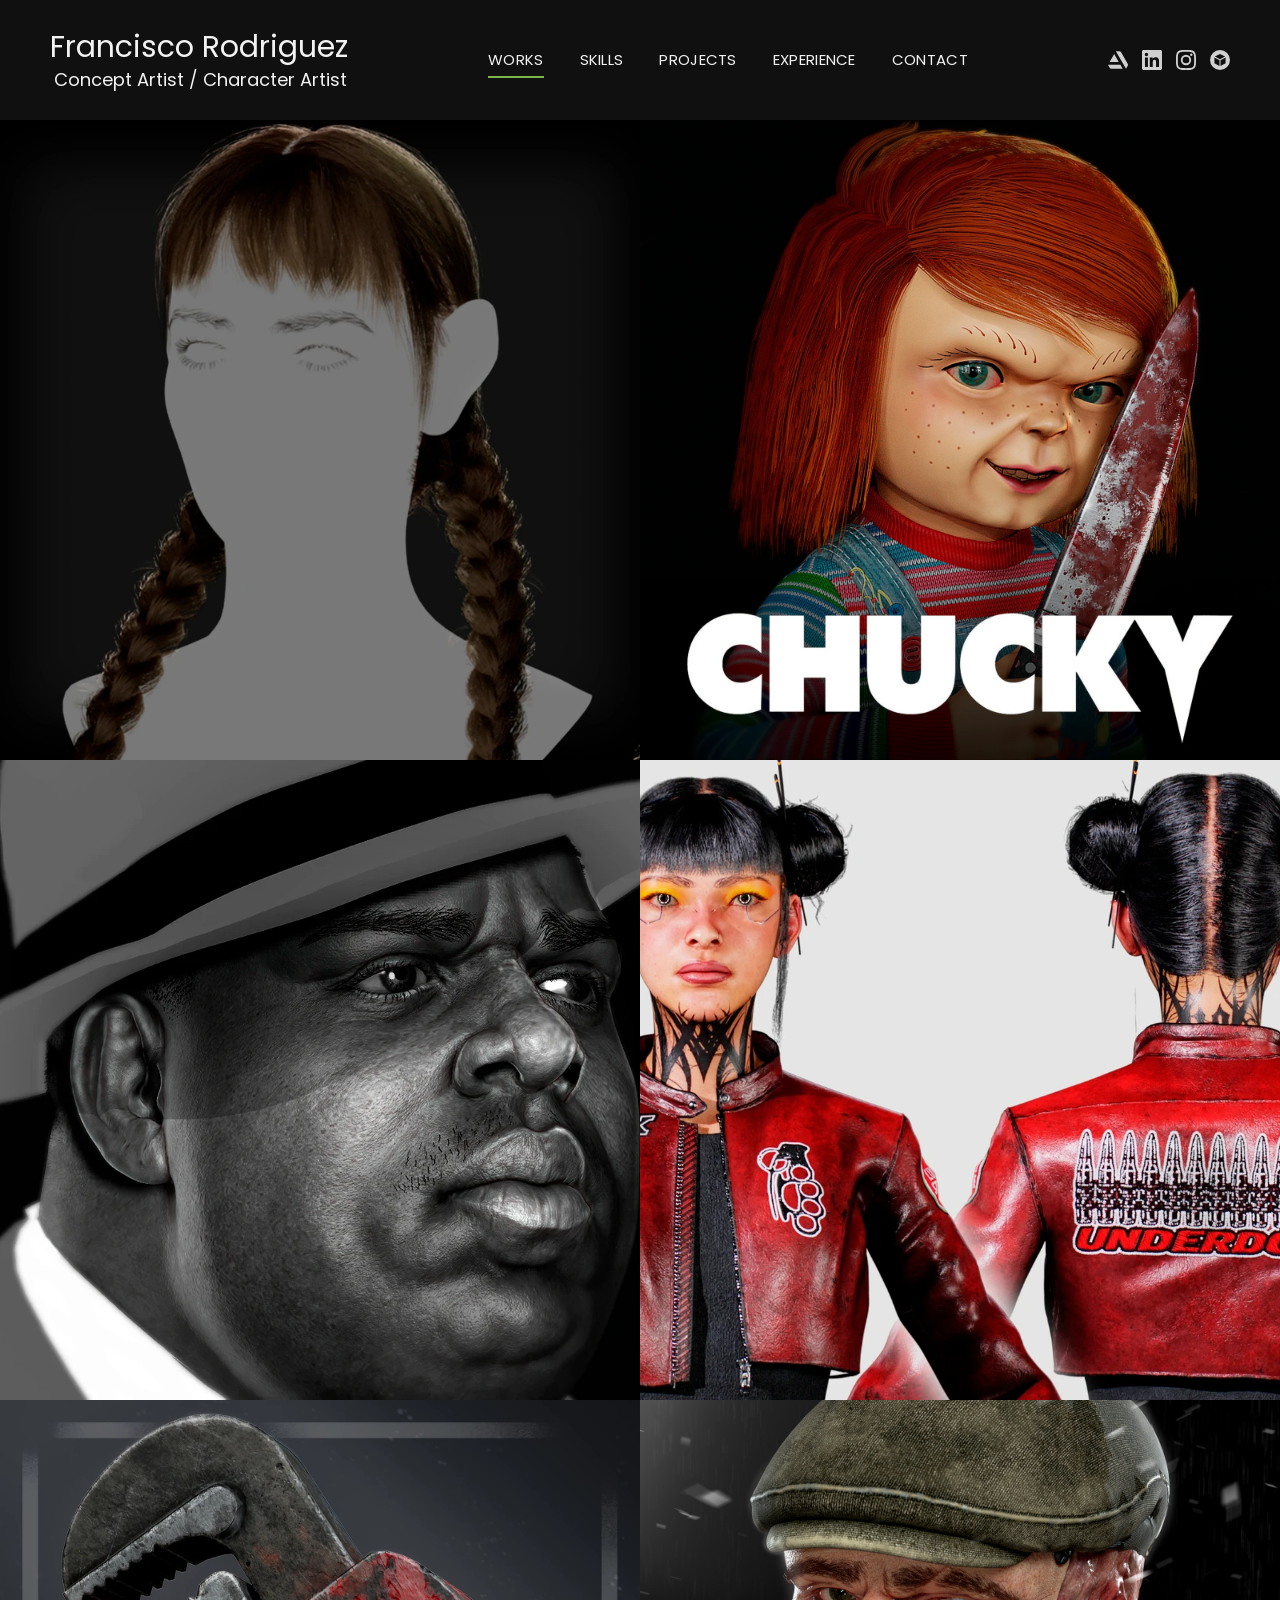
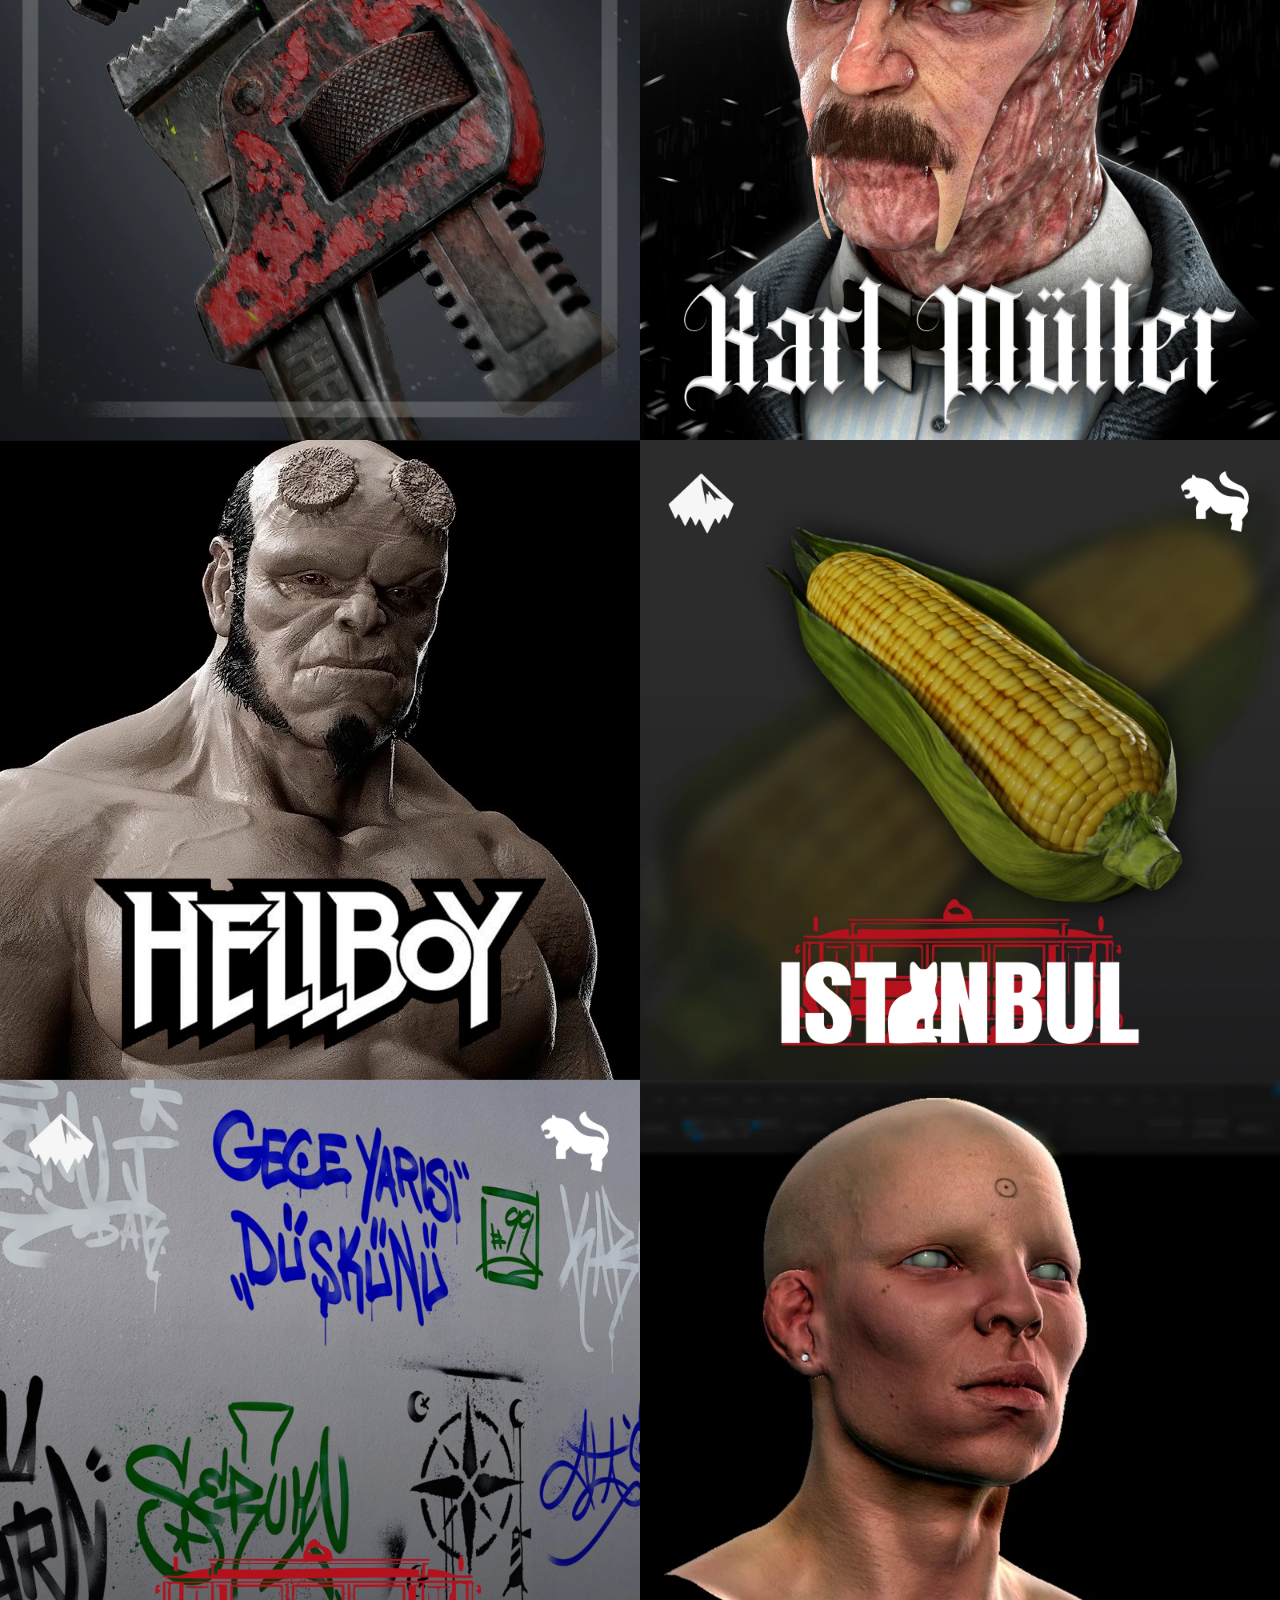
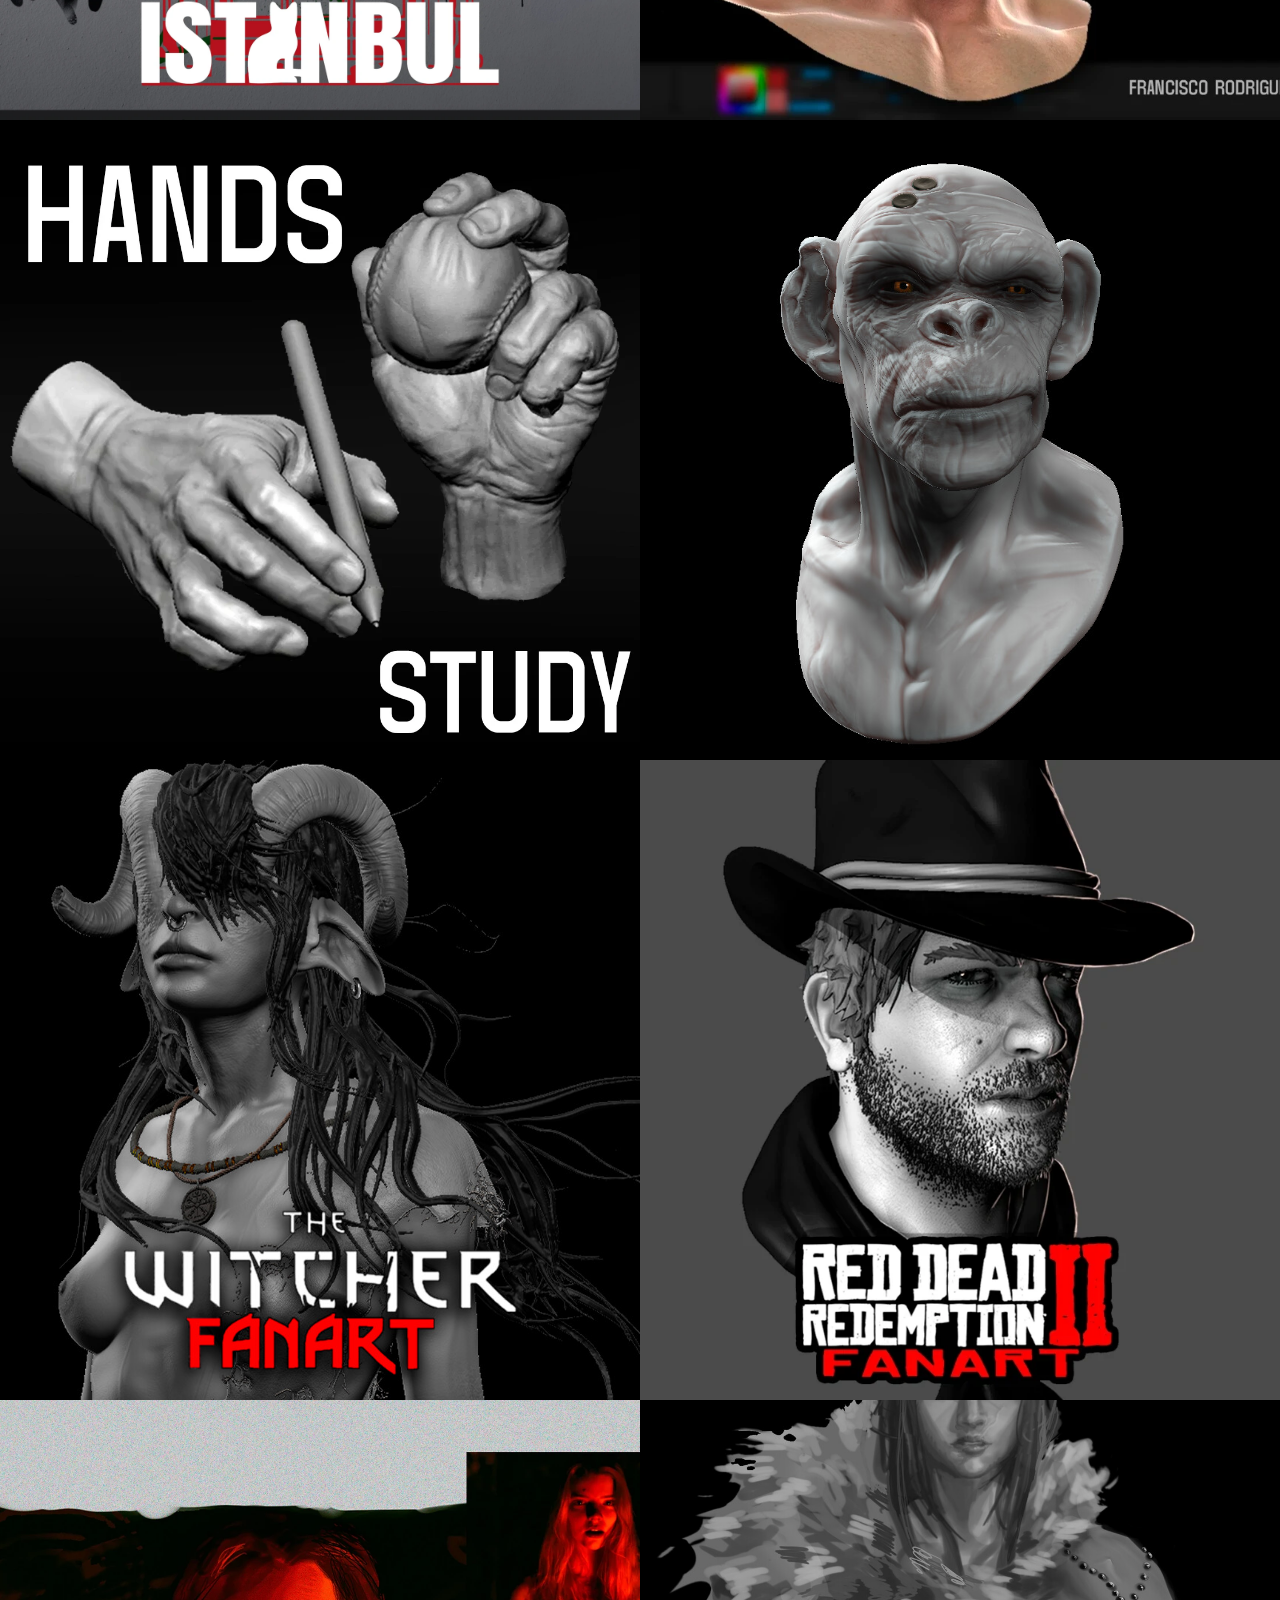
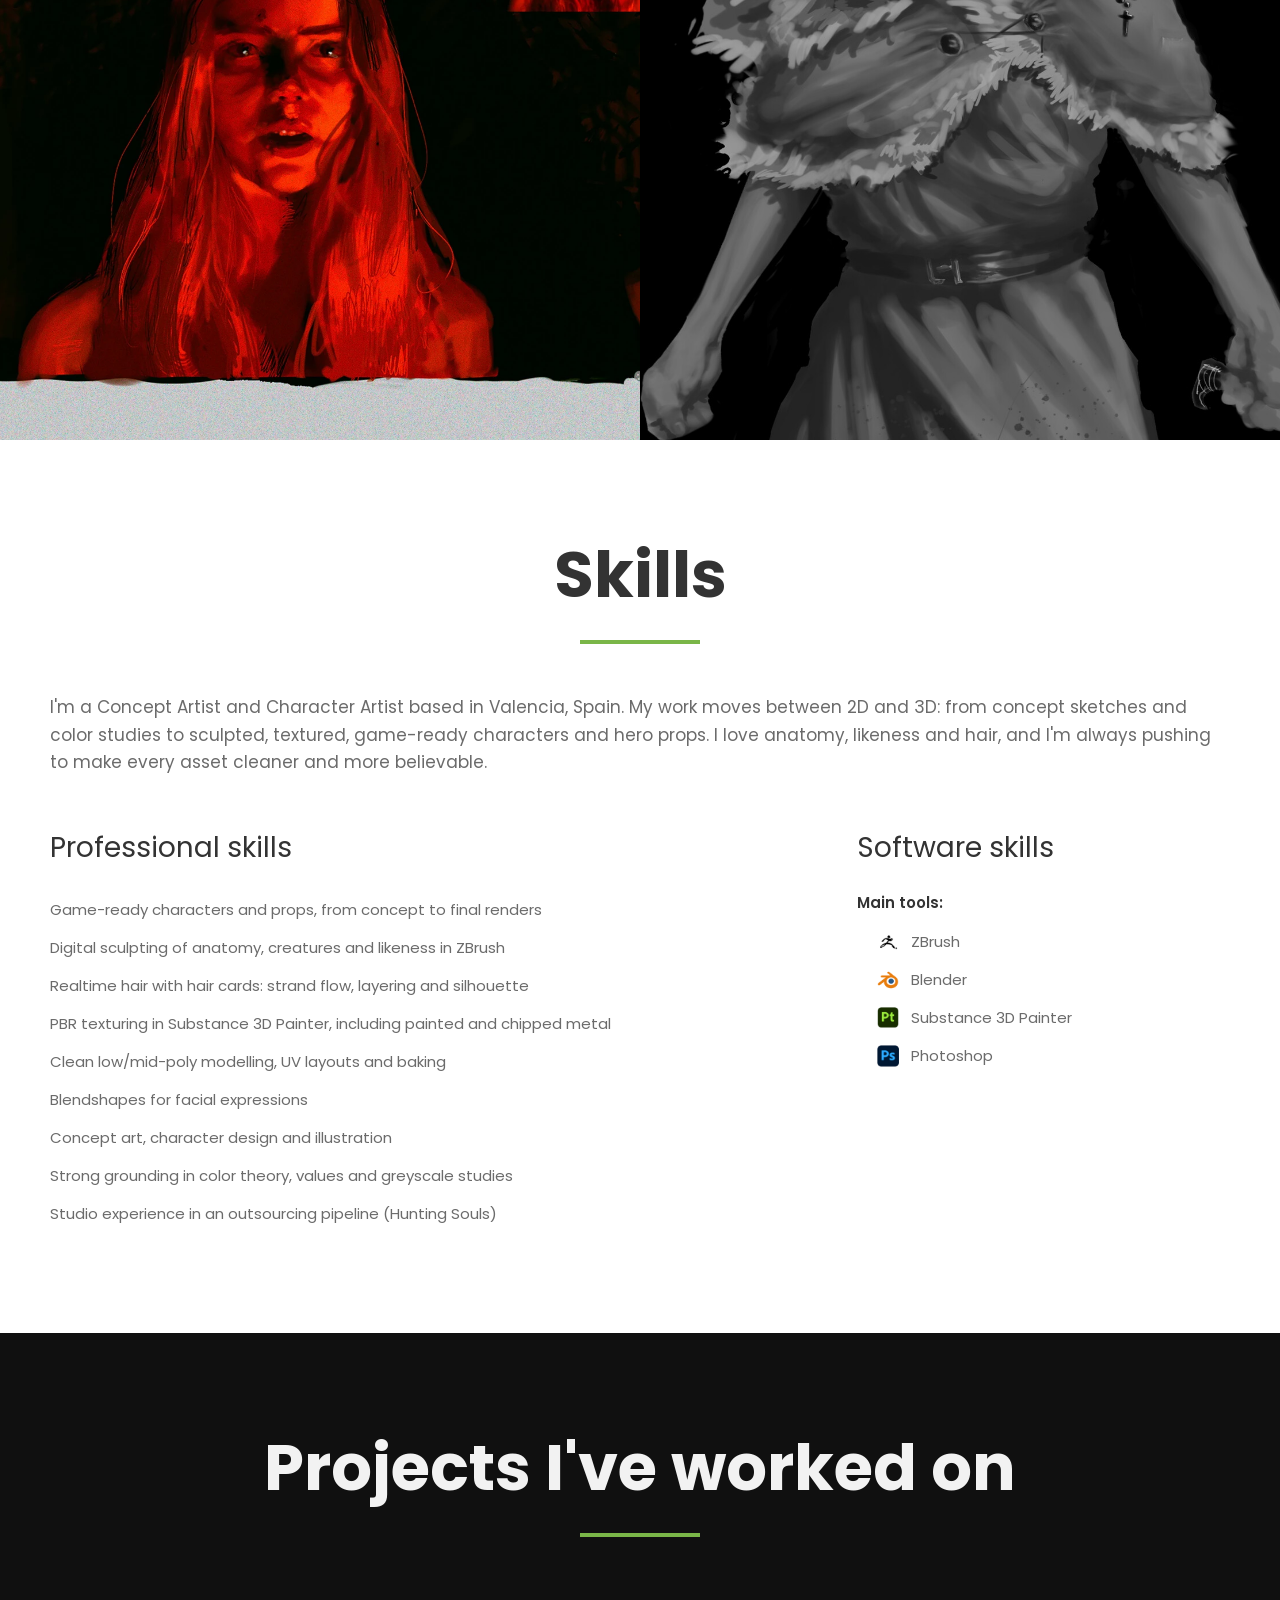
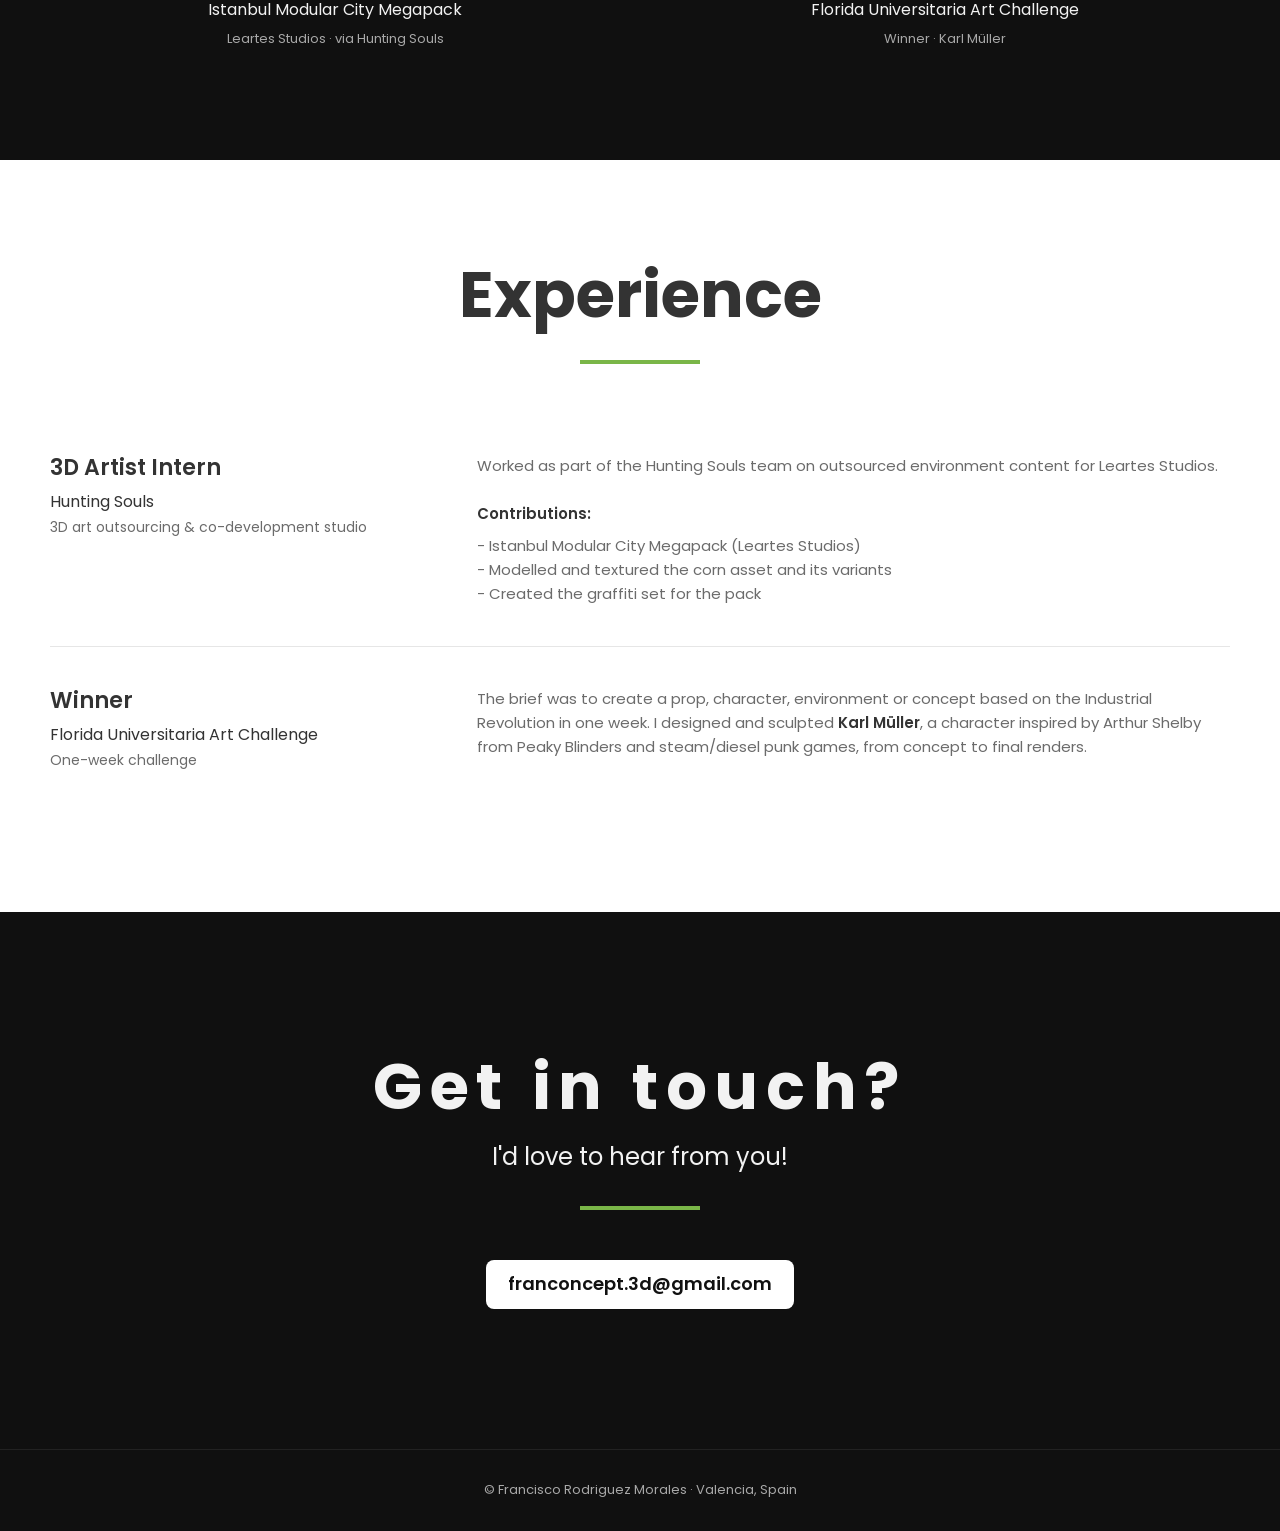
==== index.html @ 4b5eab37 "Add Francisco Rodriguez Morales portfolio site Static portfolio inspired by cral.de, built from the " ====
<!DOCTYPE html>
<html lang="en">
<head>
  <meta charset="UTF-8">
  <meta name="viewport" content="width=device-width, initial-scale=1.0">
  <title>Francisco Rodriguez Morales | Character Artist</title>
  <meta name="description" content="Portfolio of Francisco Rodriguez Morales, Concept Artist and Character Artist based in Valencia, Spain.">
  <link rel="preconnect" href="https://fonts.googleapis.com">
  <link rel="preconnect" href="https://fonts.gstatic.com" crossorigin>
  <link href="https://fonts.googleapis.com/css2?family=Poppins:wght@400;600;700&display=swap" rel="stylesheet">
  <link rel="stylesheet" href="styles.css">
</head>
<body>

  <header class="header">
    <a class="logo" href="#works">
      <span class="logo-name">Francisco Rodriguez</span>
      <span class="logo-role">Concept Artist / Character Artist</span>
    </a>
    <nav class="nav">
      <a href="#works">Works</a>
      <a href="#skills">Skills</a>
      <a href="#projects">Projects</a>
      <a href="#experience">Experience</a>
      <a href="#contact">Contact</a>
    </nav>
    <div class="socials">
      <a href="https://www.artstation.com/franrodriguezmorales" target="_blank" rel="noopener" aria-label="ArtStation">
        <svg viewBox="0 0 24 24"><path d="M0 17.723l2.027 3.505h.001a2.424 2.424 0 0 0 2.164 1.333h13.457l-2.792-4.838H0zm24 .025c0-.484-.143-.935-.388-1.314L15.728 2.728a2.424 2.424 0 0 0-2.142-1.289H9.419L21.598 22.54l1.92-3.325c.378-.637.482-.919.482-1.467zm-11.129-3.462L7.428 4.858l-5.444 9.428h10.887z"/></svg>
      </a>
      <a href="https://www.linkedin.com/in/francisco-rodriguez-morales-3d" target="_blank" rel="noopener" aria-label="LinkedIn">
        <svg viewBox="0 0 24 24"><path d="M20.447 20.452h-3.554v-5.569c0-1.328-.027-3.037-1.852-3.037-1.853 0-2.136 1.445-2.136 2.939v5.667H9.351V9h3.414v1.561h.046c.477-.9 1.637-1.85 3.37-1.85 3.601 0 4.267 2.37 4.267 5.455v6.286zM5.337 7.433a2.062 2.062 0 1 1 0-4.125 2.062 2.062 0 0 1 0 4.125zM7.119 20.452H3.555V9h3.564v11.452zM22.225 0H1.771C.792 0 0 .774 0 1.729v20.542C0 23.227.792 24 1.771 24h20.451C23.2 24 24 23.227 24 22.271V1.729C24 .774 23.2 0 22.222 0z"/></svg>
      </a>
      <a href="https://www.instagram.com/frankoncepts" target="_blank" rel="noopener" aria-label="Instagram">
        <svg viewBox="0 0 24 24"><path d="M12 2.2c3.2 0 3.6 0 4.8.1 3.2.1 4.8 1.7 4.9 4.9.1 1.3.1 1.6.1 4.8s0 3.6-.1 4.8c-.1 3.2-1.7 4.8-4.9 4.9-1.3.1-1.6.1-4.8.1s-3.6 0-4.8-.1c-3.3-.1-4.8-1.7-4.9-4.9-.1-1.3-.1-1.6-.1-4.8s0-3.6.1-4.8C2.4 4 4 2.4 7.2 2.3c1.2-.1 1.6-.1 4.8-.1zM12 0C8.7 0 8.3 0 7.1.1 2.7.3.3 2.7.1 7.1 0 8.3 0 8.7 0 12s0 3.7.1 4.9c.2 4.4 2.6 6.8 7 7 1.2.1 1.6.1 4.9.1s3.7 0 4.9-.1c4.4-.2 6.8-2.6 7-7 .1-1.2.1-1.6.1-4.9s0-3.7-.1-4.9c-.2-4.4-2.6-6.8-7-7C15.7 0 15.3 0 12 0zm0 5.8a6.2 6.2 0 1 0 0 12.4 6.2 6.2 0 0 0 0-12.4zM12 16a4 4 0 1 1 0-8 4 4 0 0 1 0 8zm6.4-11.8a1.4 1.4 0 1 0 0 2.9 1.4 1.4 0 0 0 0-2.9z"/></svg>
      </a>
      <a href="https://sketchfab.com/frankoncepts" target="_blank" rel="noopener" aria-label="Sketchfab">
        <svg viewBox="0 0 24 24"><path d="M12 0a12 12 0 1 0 0 24 12 12 0 0 0 0-24zm-.6 19.3L5.3 16V9.1l6.1 3.2v7zm.6-8.2L5.9 7.9 12 4.7l6.1 3.2-6.1 3.2zm6.7 4.9l-6.1 3.3v-7l6.1-3.2V16z"/></svg>
      </a>
    </div>
    <button class="menu-toggle" aria-label="Menu"><span></span></button>
  </header>

  <main>

    <section class="works" id="works"></section>

    <section class="section white" id="skills">
      <div class="container">
        <h2 class="section-title">Skills</h2>
        <div class="divider"></div>
        <p class="intro">
          I'm a Concept Artist and Character Artist based in Valencia, Spain. My work moves between 2D and 3D:
          from concept sketches and color studies to sculpted, textured, game-ready characters and hero props.
          I love anatomy, likeness and hair, and I'm always pushing to make every asset cleaner and more believable.
        </p>
        <div class="skills-grid">
          <div>
            <h3>Professional skills</h3>
            <ul class="skill-list">
              <li>Game-ready characters and props, from concept to final renders</li>
              <li>Digital sculpting of anatomy, creatures and likeness in ZBrush</li>
              <li>Realtime hair with hair cards: strand flow, layering and silhouette</li>
              <li>PBR texturing in Substance 3D Painter, including painted and chipped metal</li>
              <li>Clean low/mid-poly modelling, UV layouts and baking</li>
              <li>Blendshapes for facial expressions</li>
              <li>Concept art, character design and illustration</li>
              <li>Strong grounding in color theory, values and greyscale studies</li>
              <li>Studio experience in an outsourcing pipeline (Hunting Souls)</li>
            </ul>
          </div>
          <div>
            <h3>Software skills</h3>
            <p class="software-group-title">Main tools:</p>
            <ul class="software">
              <li><img src="images/software/zBrush3.png" alt="">ZBrush</li>
              <li><img src="images/software/blender_icon_1024x1024.png" alt="">Blender</li>
              <li><img src="images/software/pt_appicon_noshadow_512.png" alt="">Substance 3D Painter</li>
              <li><img src="images/software/Photoshop.png" alt="">Photoshop</li>
            </ul>
          </div>
        </div>
      </div>
    </section>

    <section class="section" id="projects">
      <div class="container">
        <h2 class="section-title">Projects I've worked on</h2>
        <div class="divider"></div>
        <div class="projects-grid">
          <div class="project-card">
            <div class="name">Istanbul Modular City Megapack</div>
            <div class="meta">Leartes Studios · via Hunting Souls</div>
          </div>
          <div class="project-card">
            <div class="name">Florida Universitaria Art Challenge</div>
            <div class="meta">Winner · Karl Müller</div>
          </div>
        </div>
      </div>
    </section>

    <section class="section white" id="experience">
      <div class="container">
        <h2 class="section-title">Experience</h2>
        <div class="divider"></div>

        <div class="job">
          <div>
            <div class="job-role">3D Artist Intern</div>
            <div class="job-company">Hunting Souls</div>
            <div class="job-date">3D art outsourcing &amp; co-development studio</div>
          </div>
          <div class="job-body">
            Worked as part of the Hunting Souls team on outsourced environment content for Leartes Studios.
            <br><br>
            <strong>Contributions:</strong>
            <ul>
              <li>Istanbul Modular City Megapack (Leartes Studios)</li>
              <li>Modelled and textured the corn asset and its variants</li>
              <li>Created the graffiti set for the pack</li>
            </ul>
          </div>
        </div>

        <div class="job">
          <div>
            <div class="job-role">Winner</div>
            <div class="job-company">Florida Universitaria Art Challenge</div>
            <div class="job-date">One-week challenge</div>
          </div>
          <div class="job-body">
            The brief was to create a prop, character, environment or concept based on the Industrial Revolution in one week.
            I designed and sculpted <strong>Karl Müller</strong>, a character inspired by Arthur Shelby from Peaky Blinders
            and steam/diesel punk games, from concept to final renders.
          </div>
        </div>
      </div>
    </section>

    <section class="contact" id="contact">
      <h2>Get in touch?</h2>
      <p>I'd love to hear from you!</p>
      <div class="divider"></div>
      <a class="button" href="mailto:franconcept.3d@gmail.com">franconcept.3d@gmail.com</a>
    </section>

  </main>

  <footer class="footer">© Francisco Rodriguez Morales · Valencia, Spain</footer>

  <script src="data.js"></script>
  <script src="main.js"></script>
</body>
</html>
---- styles.css ----
:root {
  --bg: #101010;
  --bg-alt: #161616;
  --light: #ffffff;
  --text: #f2f2f2;
  --text-dim: #a8a8a8;
  --ink: #333333;
  --ink-dim: #6b6b6b;
  --accent: #7ab648;
  --header-h: 120px;
}

* { box-sizing: border-box; margin: 0; padding: 0; }

html { scroll-behavior: smooth; scroll-padding-top: var(--header-h); }

body {
  font-family: 'Poppins', sans-serif;
  background: var(--bg);
  color: var(--text);
  line-height: 1.6;
  -webkit-font-smoothing: antialiased;
}

a { color: inherit; text-decoration: none; }
img { display: block; max-width: 100%; }

/* ---------- Header ---------- */

.header {
  position: fixed;
  inset: 0 0 auto 0;
  z-index: 50;
  height: var(--header-h);
  display: flex;
  align-items: center;
  justify-content: space-between;
  gap: 24px;
  padding: 0 50px;
  background: var(--bg);
  transition: height .3s ease, box-shadow .3s ease;
}

.header.scrolled { --header-h: 84px; box-shadow: 0 2px 20px rgba(0, 0, 0, .6); }
.header.scrolled .logo-name { font-size: 30px; }
.header.scrolled .logo-role { font-size: 14px; }

.logo { display: flex; flex-direction: column; line-height: 1.1; white-space: nowrap; }
.logo-name { font-size: 40px; font-weight: 400; transition: font-size .3s ease; }

@media (max-width: 1280px) {
  .logo-name { font-size: 30px; }
  .logo-role { font-size: 15px; }
  .nav { gap: 24px; }
}
.logo-role { font-size: 18px; padding-left: 4px; margin-top: 6px; transition: font-size .3s ease; }

.nav { display: flex; align-items: center; gap: 36px; }
.nav a {
  font-size: 15px;
  text-transform: uppercase;
  letter-spacing: .02em;
  position: relative;
  padding: 6px 0;
}
.nav a::after {
  content: '';
  position: absolute;
  left: 0; right: 0; bottom: 0;
  height: 2px;
  background: var(--accent);
  transform: scaleX(0);
  transition: transform .25s ease;
}
.nav a:hover::after, .nav a.active::after { transform: scaleX(1); }

.socials { display: flex; gap: 14px; }
.socials a { width: 20px; height: 20px; opacity: .85; transition: opacity .2s, color .2s; }
.socials a:hover { opacity: 1; color: var(--accent); }
.socials svg { width: 100%; height: 100%; fill: currentColor; }

.menu-toggle {
  display: none;
  background: none;
  border: 0;
  color: var(--text);
  width: 32px;
  height: 32px;
  cursor: pointer;
}
.menu-toggle span, .menu-toggle span::before, .menu-toggle span::after {
  display: block;
  width: 26px;
  height: 2px;
  background: currentColor;
  position: relative;
  margin: 0 auto;
}
.menu-toggle span::before, .menu-toggle span::after { content: ''; position: absolute; }
.menu-toggle span::before { top: -8px; }
.menu-toggle span::after { top: 8px; }

main { padding-top: var(--header-h); }

/* ---------- Works grid ---------- */

.works { display: grid; grid-template-columns: repeat(2, 1fr); }

.thumb {
  position: relative;
  aspect-ratio: 1;
  overflow: hidden;
  background: var(--bg-alt);
}
.thumb img {
  width: 100%;
  height: 100%;
  object-fit: cover;
  transition: transform .6s ease;
}
.thumb:hover img { transform: scale(1.04); }

.thumb-overlay {
  position: absolute;
  inset: 0;
  display: flex;
  align-items: flex-end;
  padding: 30px;
  background: linear-gradient(to top, rgba(0, 0, 0, .75), rgba(0, 0, 0, 0) 45%);
  opacity: 0;
  transform: translateY(50%);
  transition: opacity .4s ease, transform .4s ease;
}
.thumb:hover .thumb-overlay, .thumb:focus-visible .thumb-overlay { opacity: 1; transform: translateY(0); }

.thumb-sep { width: 60%; height: 1px; background: #fff; margin-bottom: 10px; }
.thumb-title { font-size: 18px; }

/* ---------- Sections ---------- */

.section { padding: 100px 50px; }
.section.white { background: var(--light); color: var(--ink); }

.section-title {
  text-align: center;
  font-size: 64px;
  font-weight: 700;
  line-height: 1.1;
}
.section.white .section-title { color: var(--ink); }

.divider {
  width: 120px;
  height: 4px;
  background: var(--accent);
  margin: 30px auto 50px;
}

.container { max-width: 1200px; margin: 0 auto; }

.intro { font-size: 17px; color: var(--ink-dim); margin-bottom: 50px; }

/* Skills */

.skills-grid { display: grid; grid-template-columns: 2fr 1fr; gap: 60px; }
.skills-grid h3 { font-size: 28px; font-weight: 400; margin-bottom: 20px; }
.skill-list { list-style: none; color: var(--ink-dim); font-size: 15px; }
.skill-list li { padding: 7px 0; }

.software-group-title { font-weight: 600; color: var(--ink); font-size: 15px; margin: 4px 0 8px; }
.software { list-style: none; }
.software li {
  display: flex;
  align-items: center;
  gap: 12px;
  padding: 7px 0 7px 20px;
  color: var(--ink-dim);
  font-size: 15px;
}
.software img { width: 22px; height: 22px; border-radius: 4px; }

/* Projects */

.projects-grid {
  display: grid;
  grid-template-columns: repeat(auto-fit, minmax(240px, 1fr));
  gap: 40px;
  text-align: center;
}
.project-card { padding: 10px; }
.project-card .name { font-size: 16px; }
.project-card .meta { font-size: 13px; color: var(--text-dim); margin-top: 6px; }

/* Experience */

.job {
  display: grid;
  grid-template-columns: 1fr 2fr;
  gap: 50px;
  padding: 40px 0;
  border-bottom: 1px solid #e6e6e6;
}
.job:last-child { border-bottom: 0; }
.job-role { font-size: 22px; font-weight: 600; line-height: 1.3; }
.job-company { margin-top: 6px; color: var(--ink); }
.job-date { color: var(--ink-dim); font-size: 14px; margin-top: 2px; }
.job-body { color: var(--ink-dim); font-size: 15px; }
.job-body strong { color: var(--ink); font-weight: 600; }
.job-body ul { list-style: none; margin-top: 8px; }
.job-body li::before { content: '- '; }

/* Contact */

.contact { text-align: center; padding: 140px 50px; }
.contact h2 { font-size: 64px; font-weight: 700; letter-spacing: .12em; line-height: 1.1; }
.contact p { font-size: 24px; margin-top: 16px; }
.button {
  display: inline-block;
  background: #fff;
  color: #111;
  font-weight: 600;
  font-size: 18px;
  padding: 10px 22px;
  border-radius: 8px;
  transition: background .2s, color .2s;
}
.button:hover { background: var(--accent); color: #fff; }

.footer {
  padding: 30px 50px;
  font-size: 13px;
  color: var(--text-dim);
  text-align: center;
  border-top: 1px solid #222;
}

/* ---------- Work detail page ---------- */

.work-hero { text-align: center; padding: 80px 50px 20px; }
.work-hero h1 { font-size: 56px; font-weight: 700; line-height: 1.15; }
.work-hero .description {
  max-width: 900px;
  margin: 30px auto 0;
  font-size: 15px;
  color: var(--text-dim);
  white-space: pre-line;
}
.work-hero .description a { color: var(--accent); word-break: break-all; }
.video-note { margin-top: 20px; font-size: 14px; color: var(--text-dim); }
.video-note a { color: var(--accent); }

.gallery { display: flex; flex-direction: column; gap: 8px; max-width: 1600px; margin: 0 auto; }
.gallery img { width: 100%; height: auto; cursor: zoom-in; background: var(--bg-alt); }

.work-nav {
  display: flex;
  justify-content: space-between;
  gap: 20px;
  padding: 60px 50px;
  max-width: 1600px;
  margin: 0 auto;
}
.work-nav a { font-size: 15px; color: var(--text-dim); transition: color .2s; }
.work-nav a:hover { color: var(--accent); }
.work-nav .label { display: block; font-size: 12px; text-transform: uppercase; letter-spacing: .1em; }
.work-nav .title { color: var(--text); font-size: 18px; }
.work-nav .next { text-align: right; }

/* Lightbox */

.lightbox {
  position: fixed;
  inset: 0;
  z-index: 100;
  background: rgba(0, 0, 0, .95);
  display: none;
  align-items: center;
  justify-content: center;
  cursor: zoom-out;
}
.lightbox.open { display: flex; }
.lightbox img { max-width: 96vw; max-height: 94vh; object-fit: contain; }

/* ---------- Responsive ---------- */

@media (min-width: 1800px) {
  .works { grid-template-columns: repeat(3, 1fr); }
}

@media (max-width: 991px) {
  :root { --header-h: 90px; }
  .header { padding: 0 24px; }
  .logo-name { font-size: 28px; }
  .logo-role { font-size: 14px; }
  .menu-toggle { display: block; order: 3; }
  .nav {
    position: absolute;
    top: 100%; left: 0; right: 0;
    flex-direction: column;
    gap: 0;
    background: var(--bg);
    border-top: 1px solid #222;
    display: none;
  }
  .nav.open { display: flex; }
  .nav a { padding: 16px 0; width: 100%; text-align: center; }
  .nav a::after { display: none; }
  .socials { margin-left: auto; }

  .section { padding: 70px 24px; }
  .section-title, .contact h2 { font-size: 44px; }
  .skills-grid, .job { grid-template-columns: 1fr; gap: 24px; }
  .contact { padding: 100px 24px; }
  .work-hero { padding: 60px 24px 10px; }
  .work-hero h1 { font-size: 38px; }
  .work-nav { padding: 40px 16px; }
}

@media (max-width: 600px) {
  .works { grid-template-columns: 1fr; }
  .thumb-overlay { opacity: 1; transform: none; padding: 20px; }
  .socials { display: none; }
  .contact h2 { font-size: 34px; letter-spacing: .06em; }
  .contact p { font-size: 18px; }
}
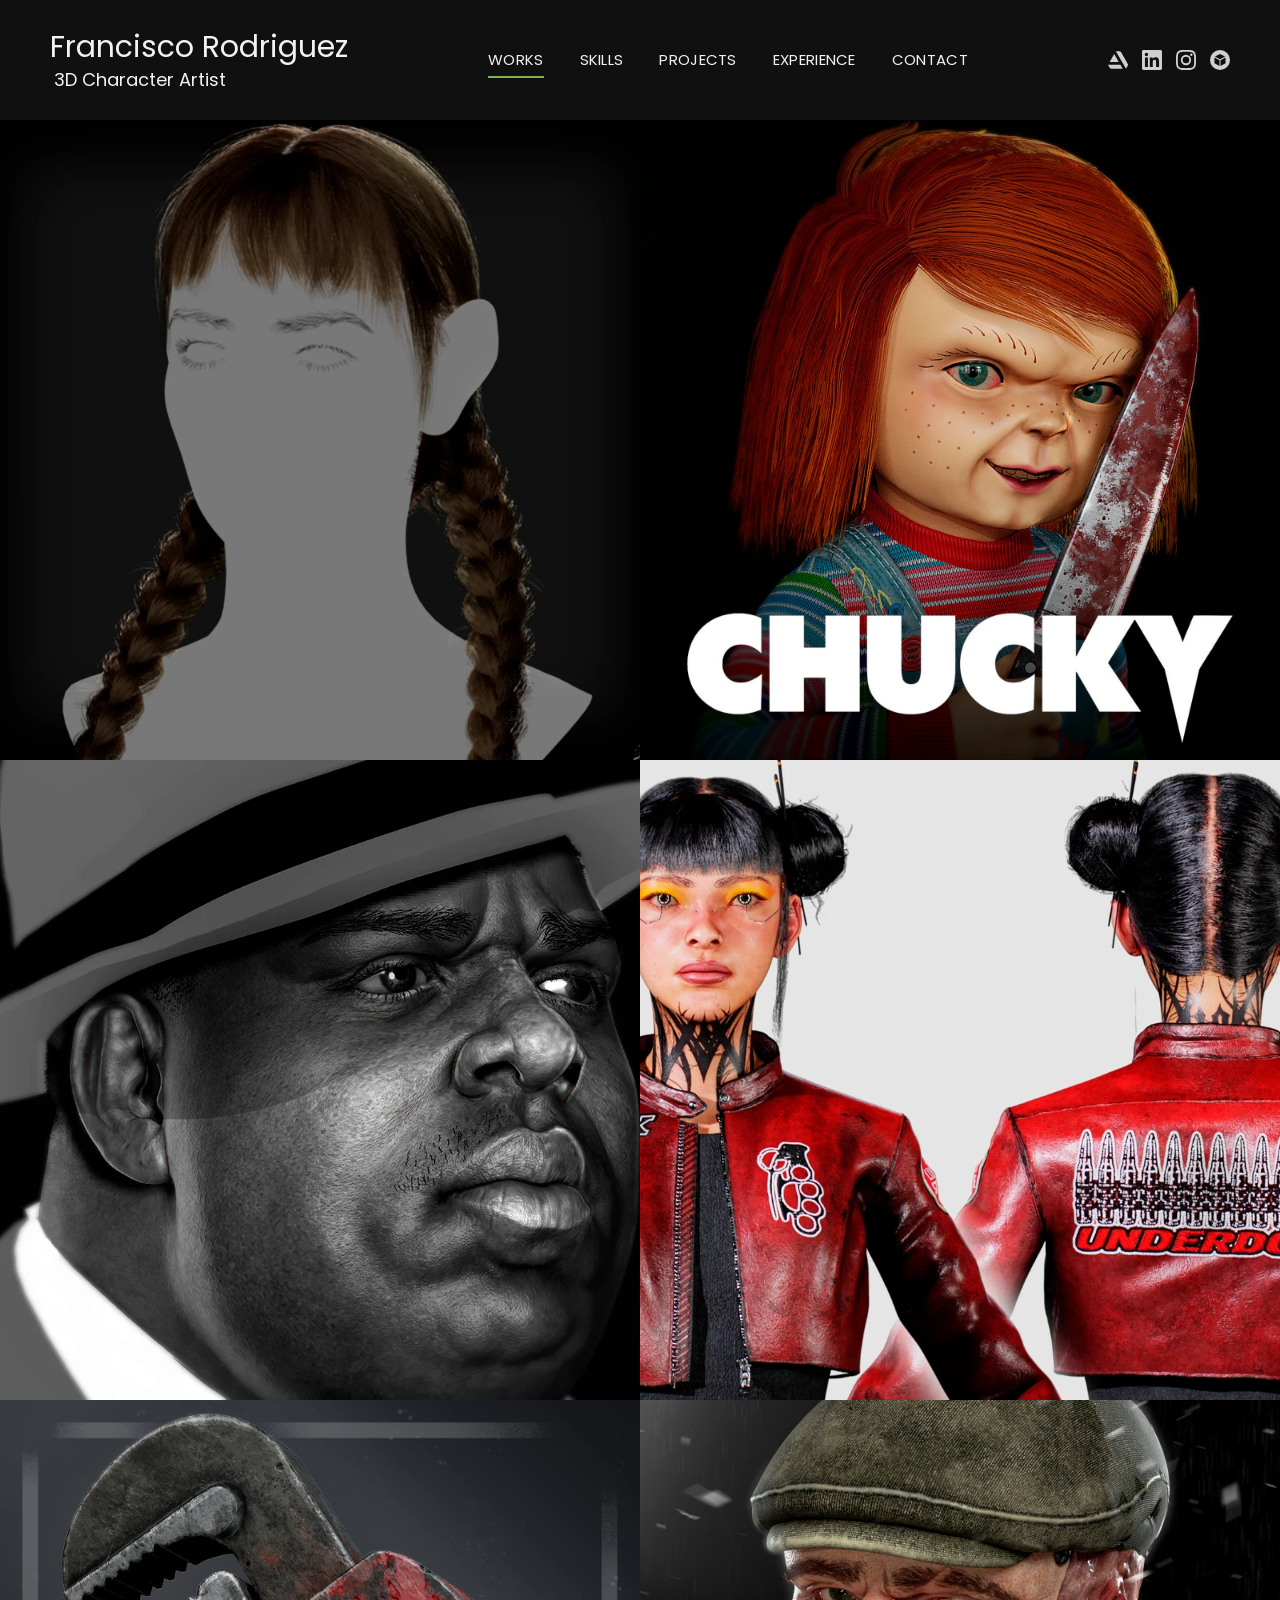
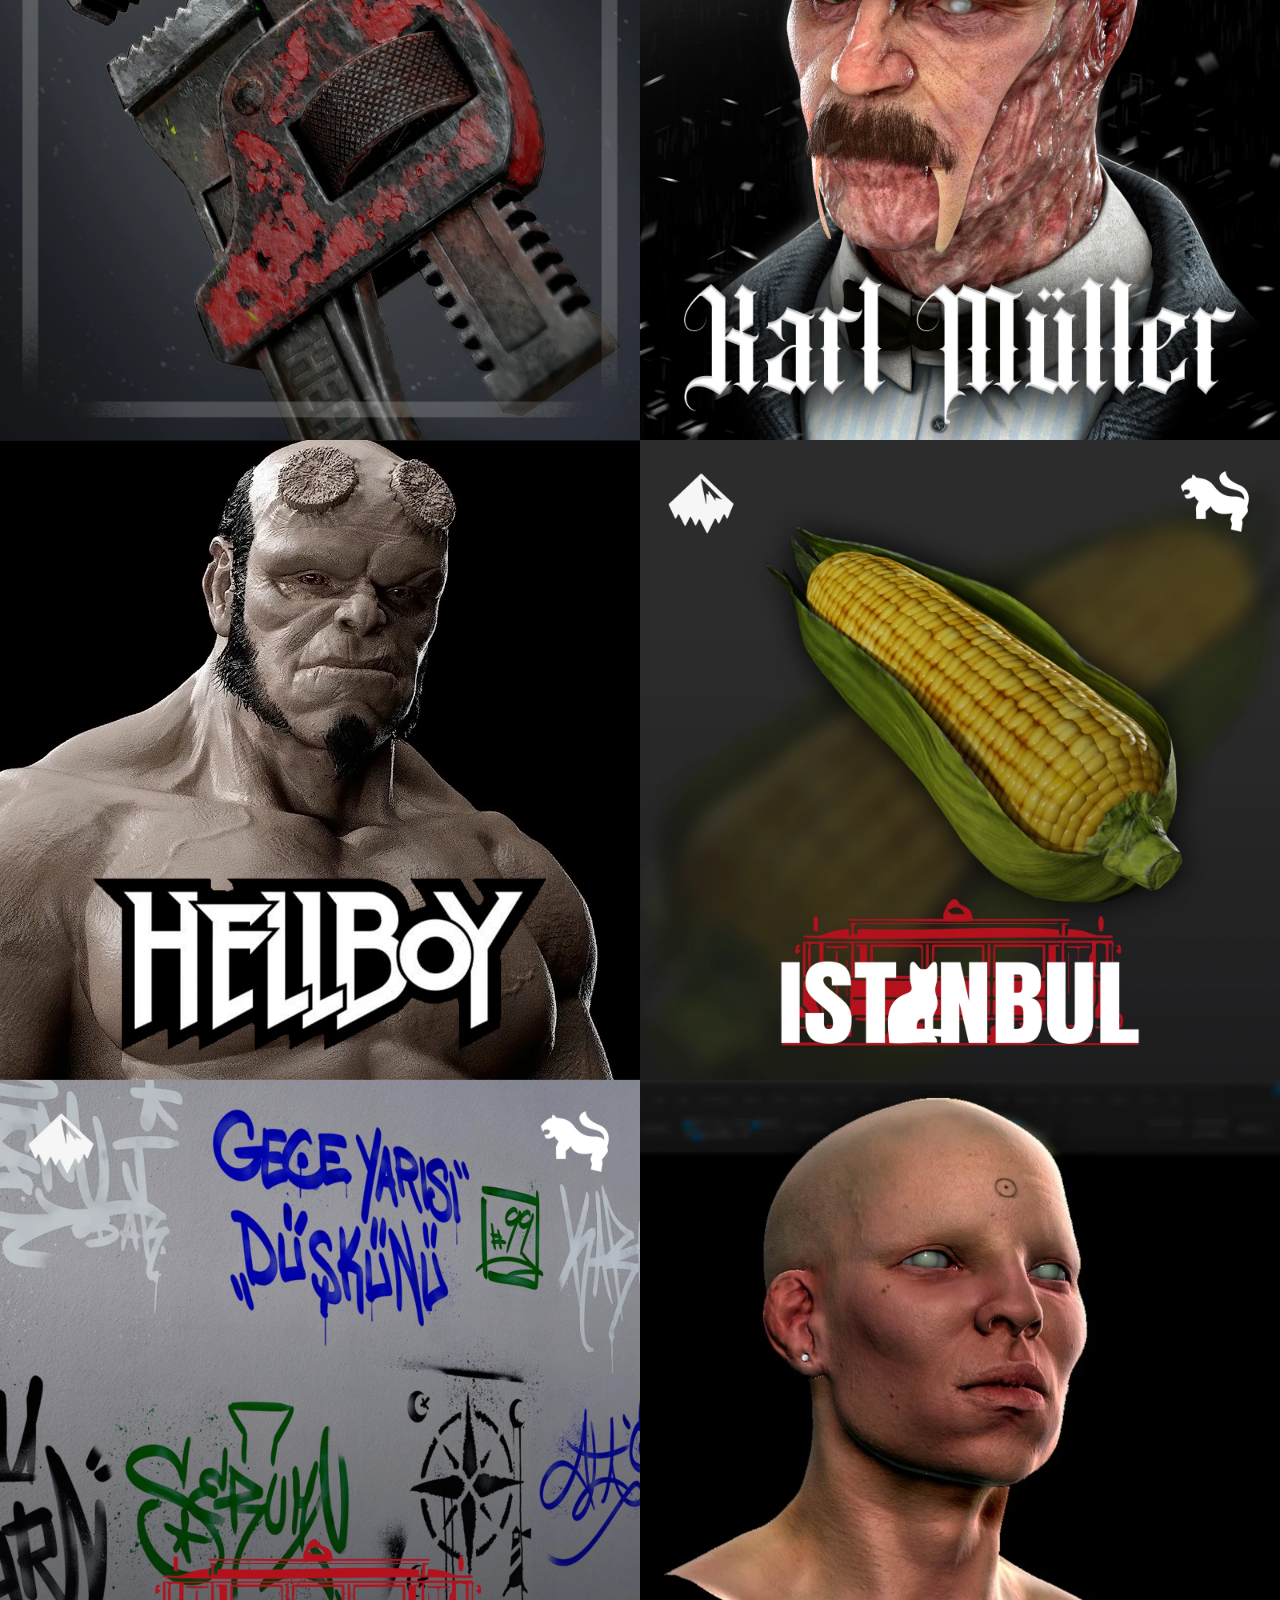
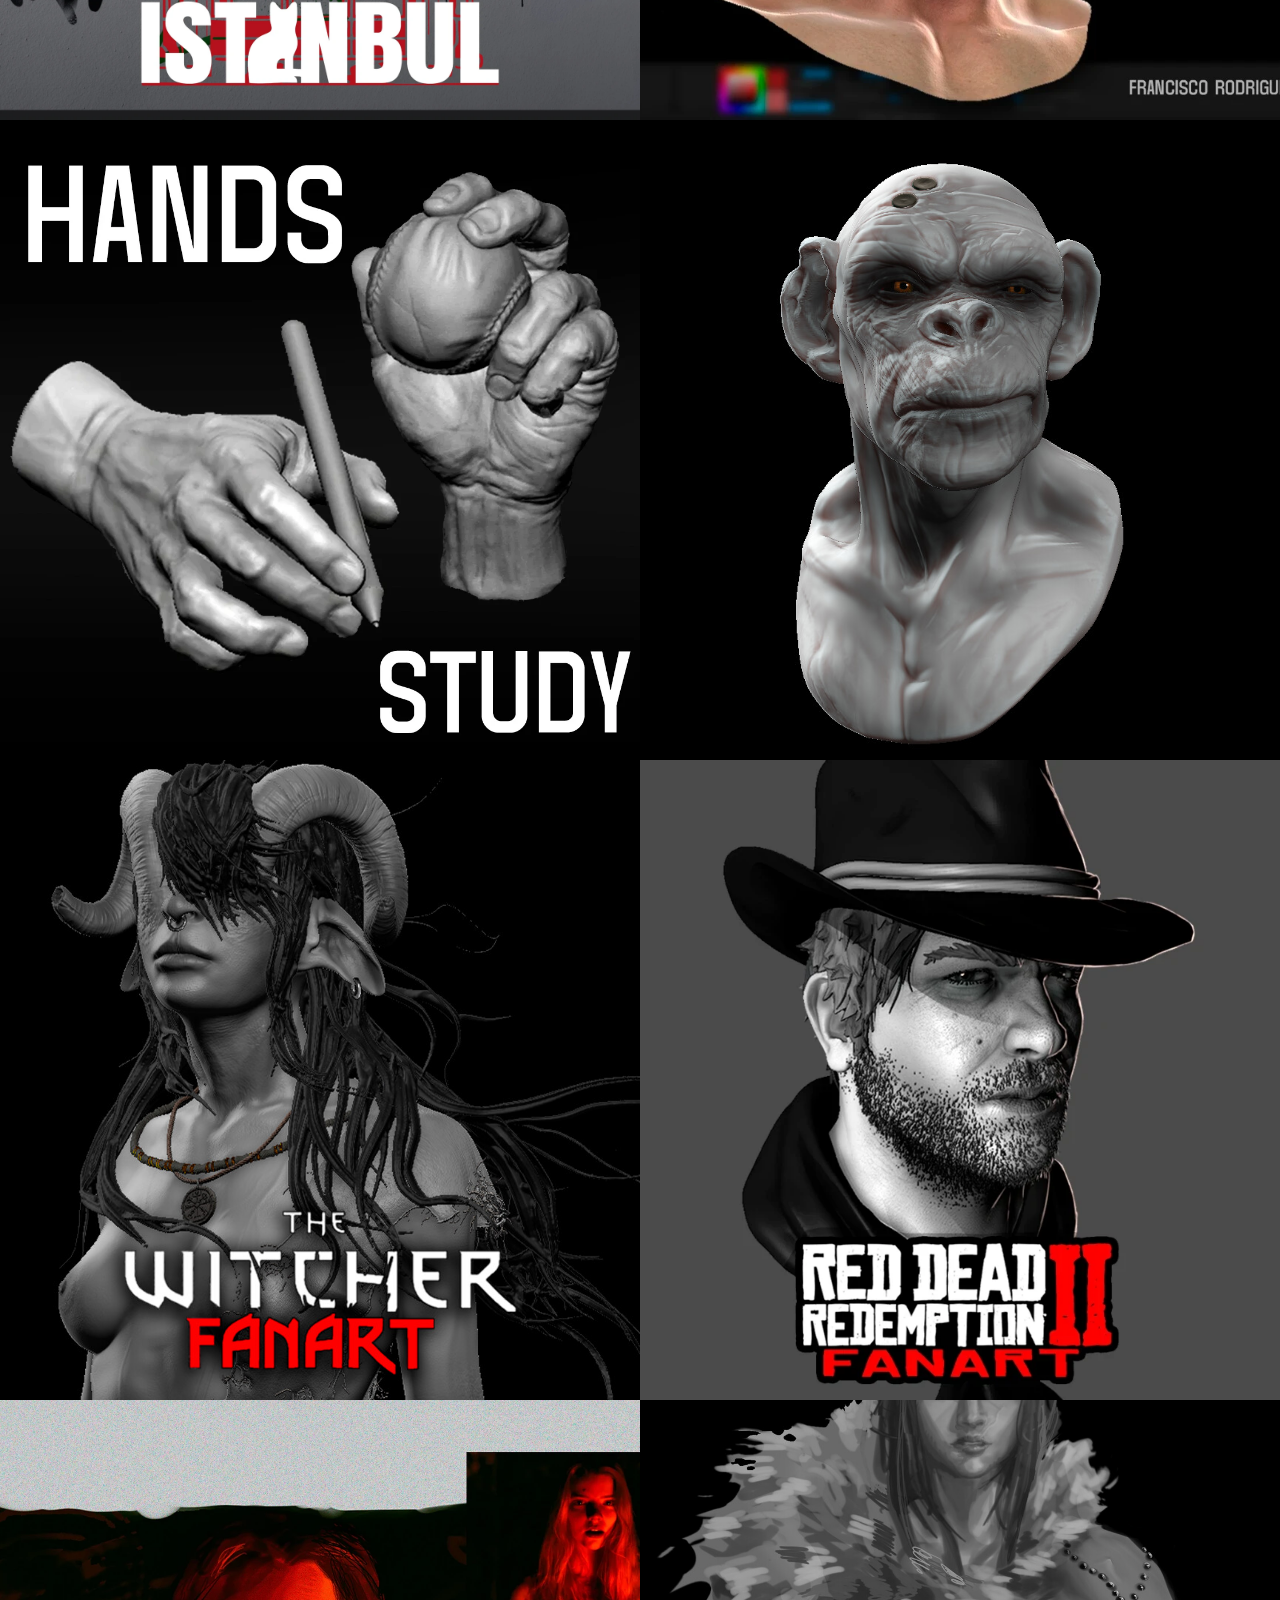
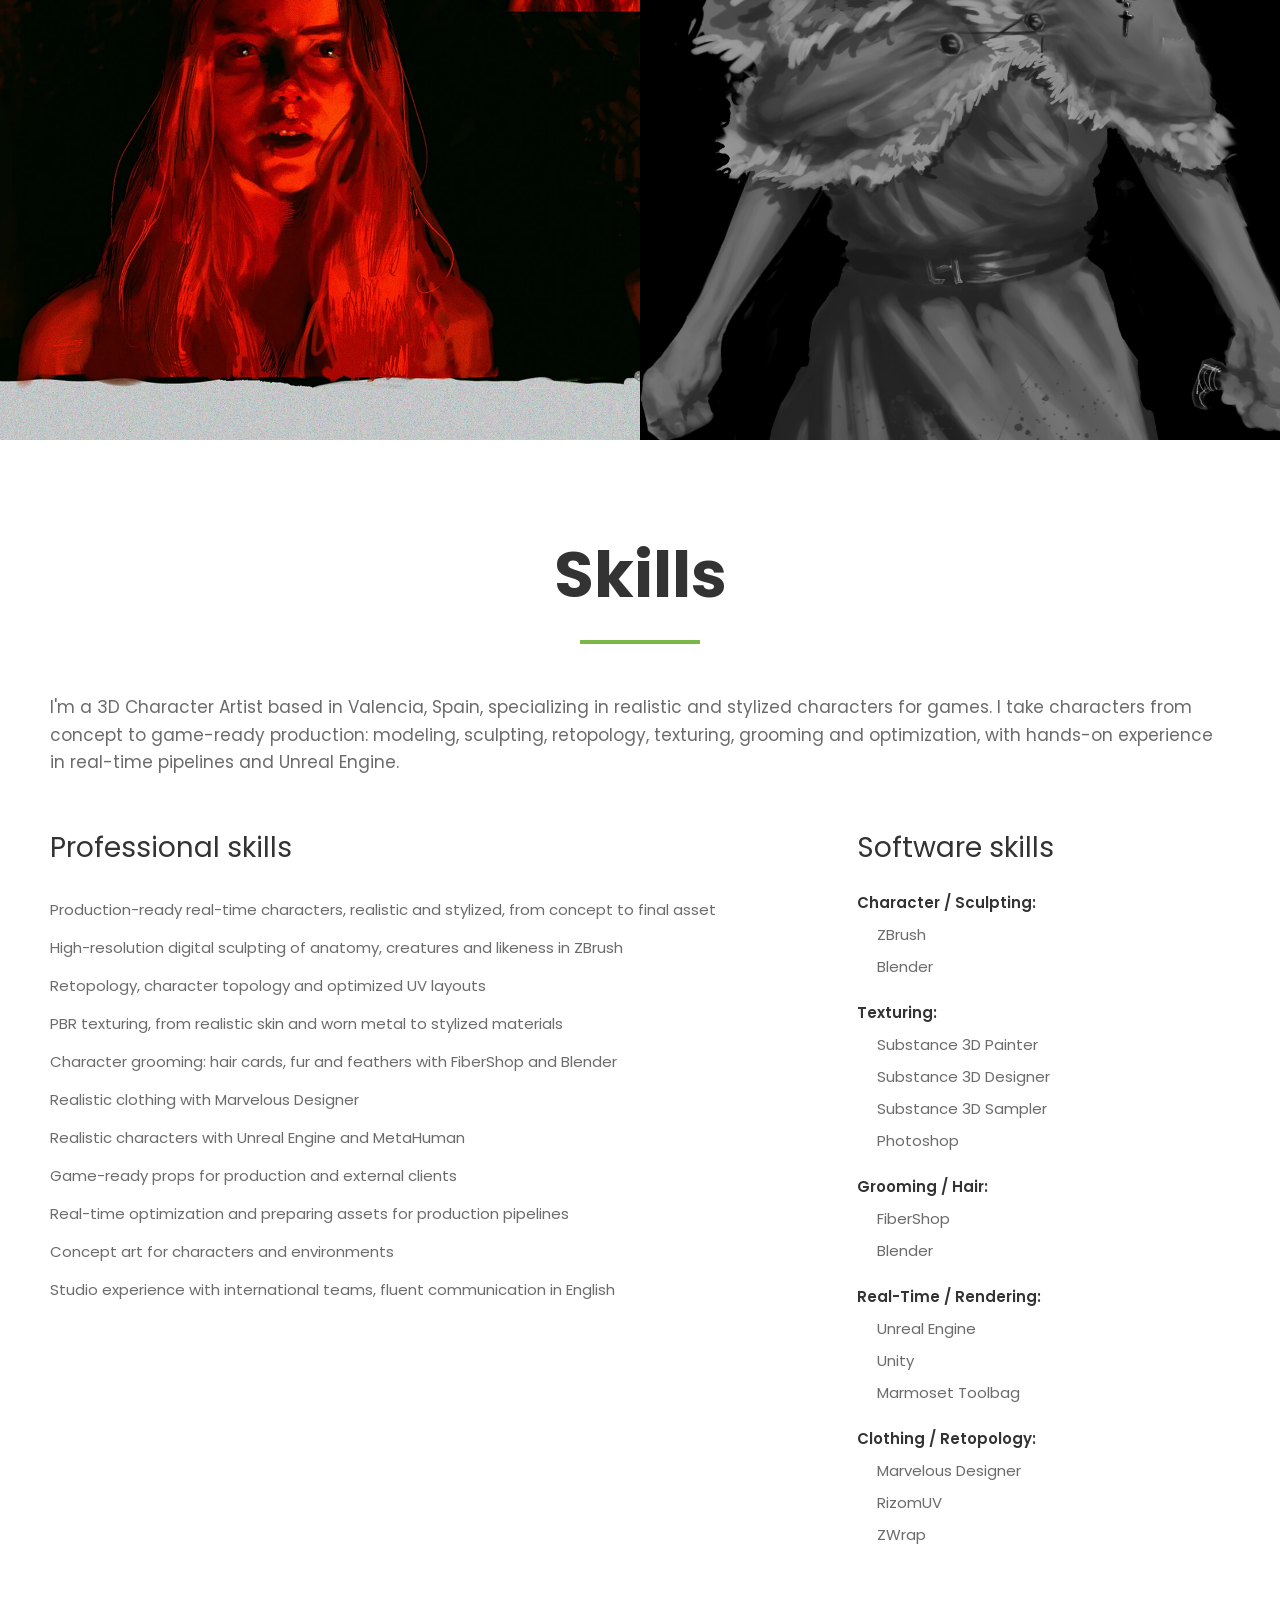
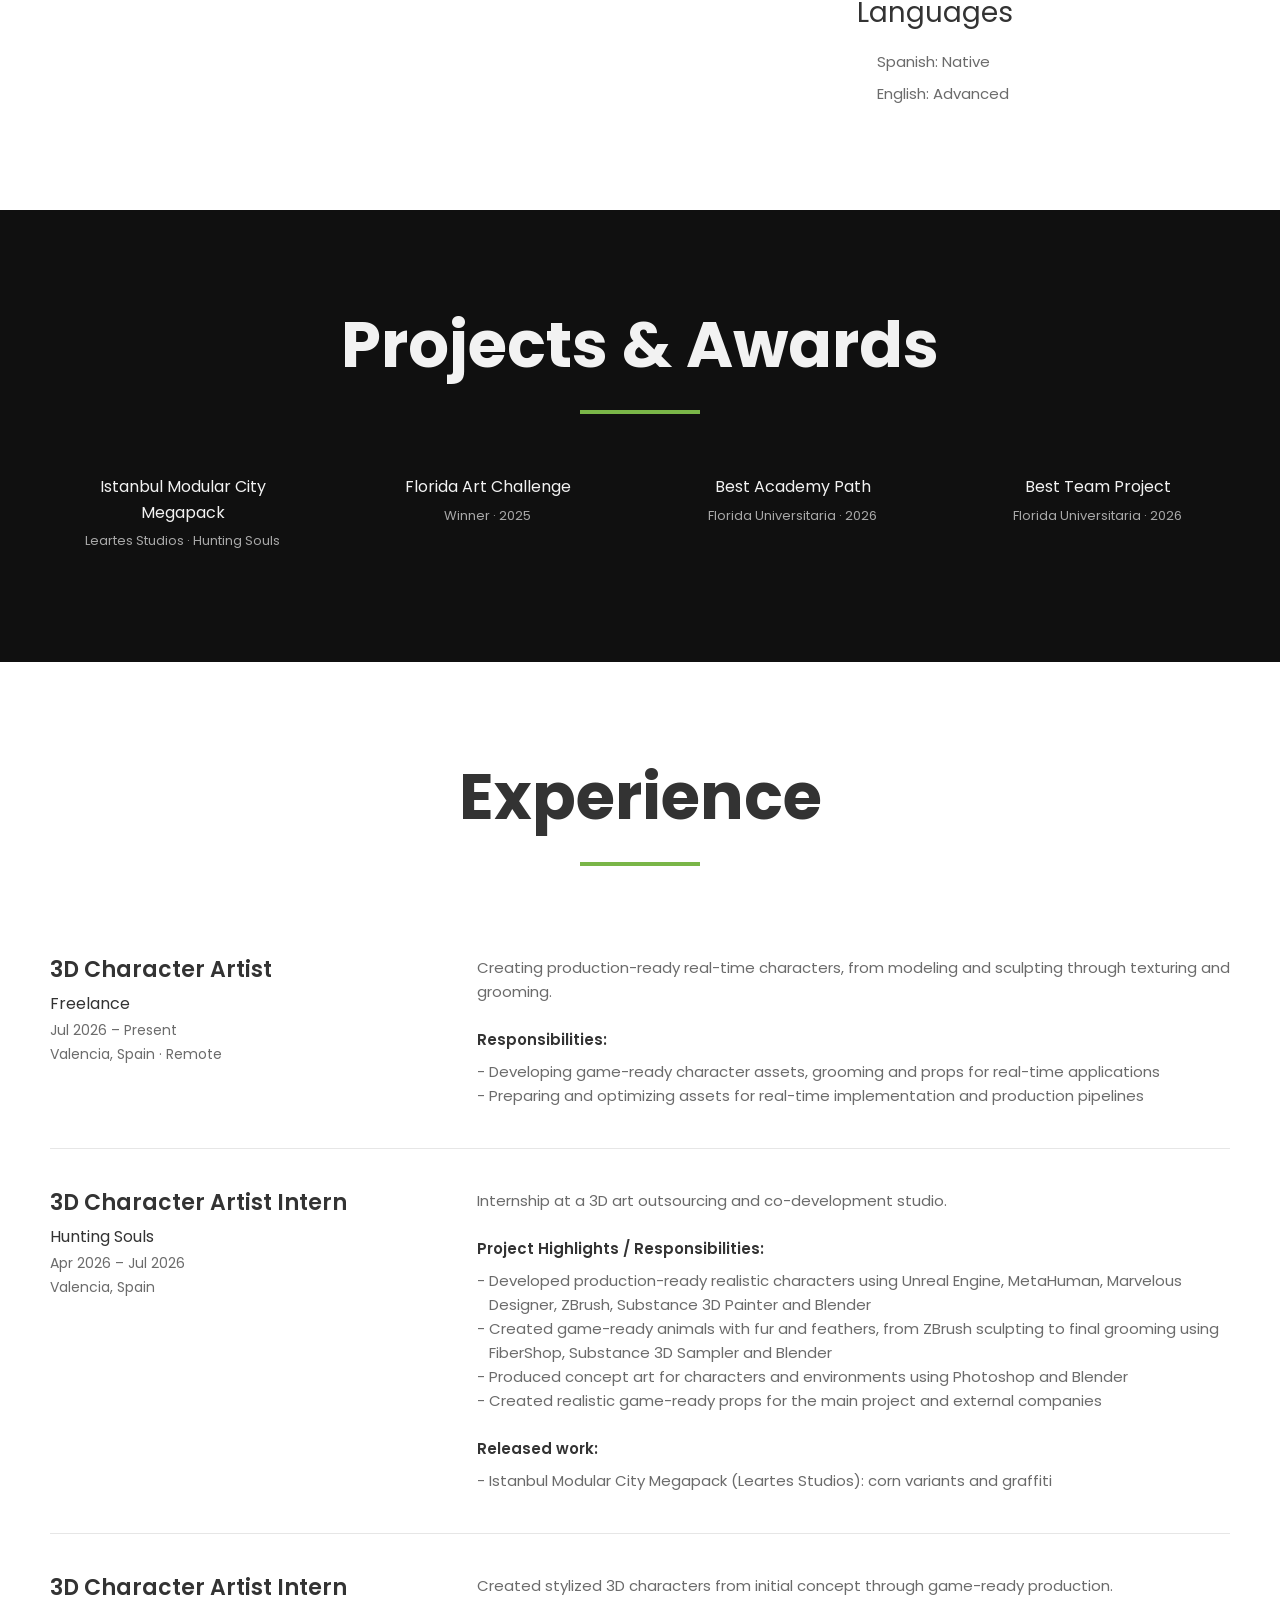
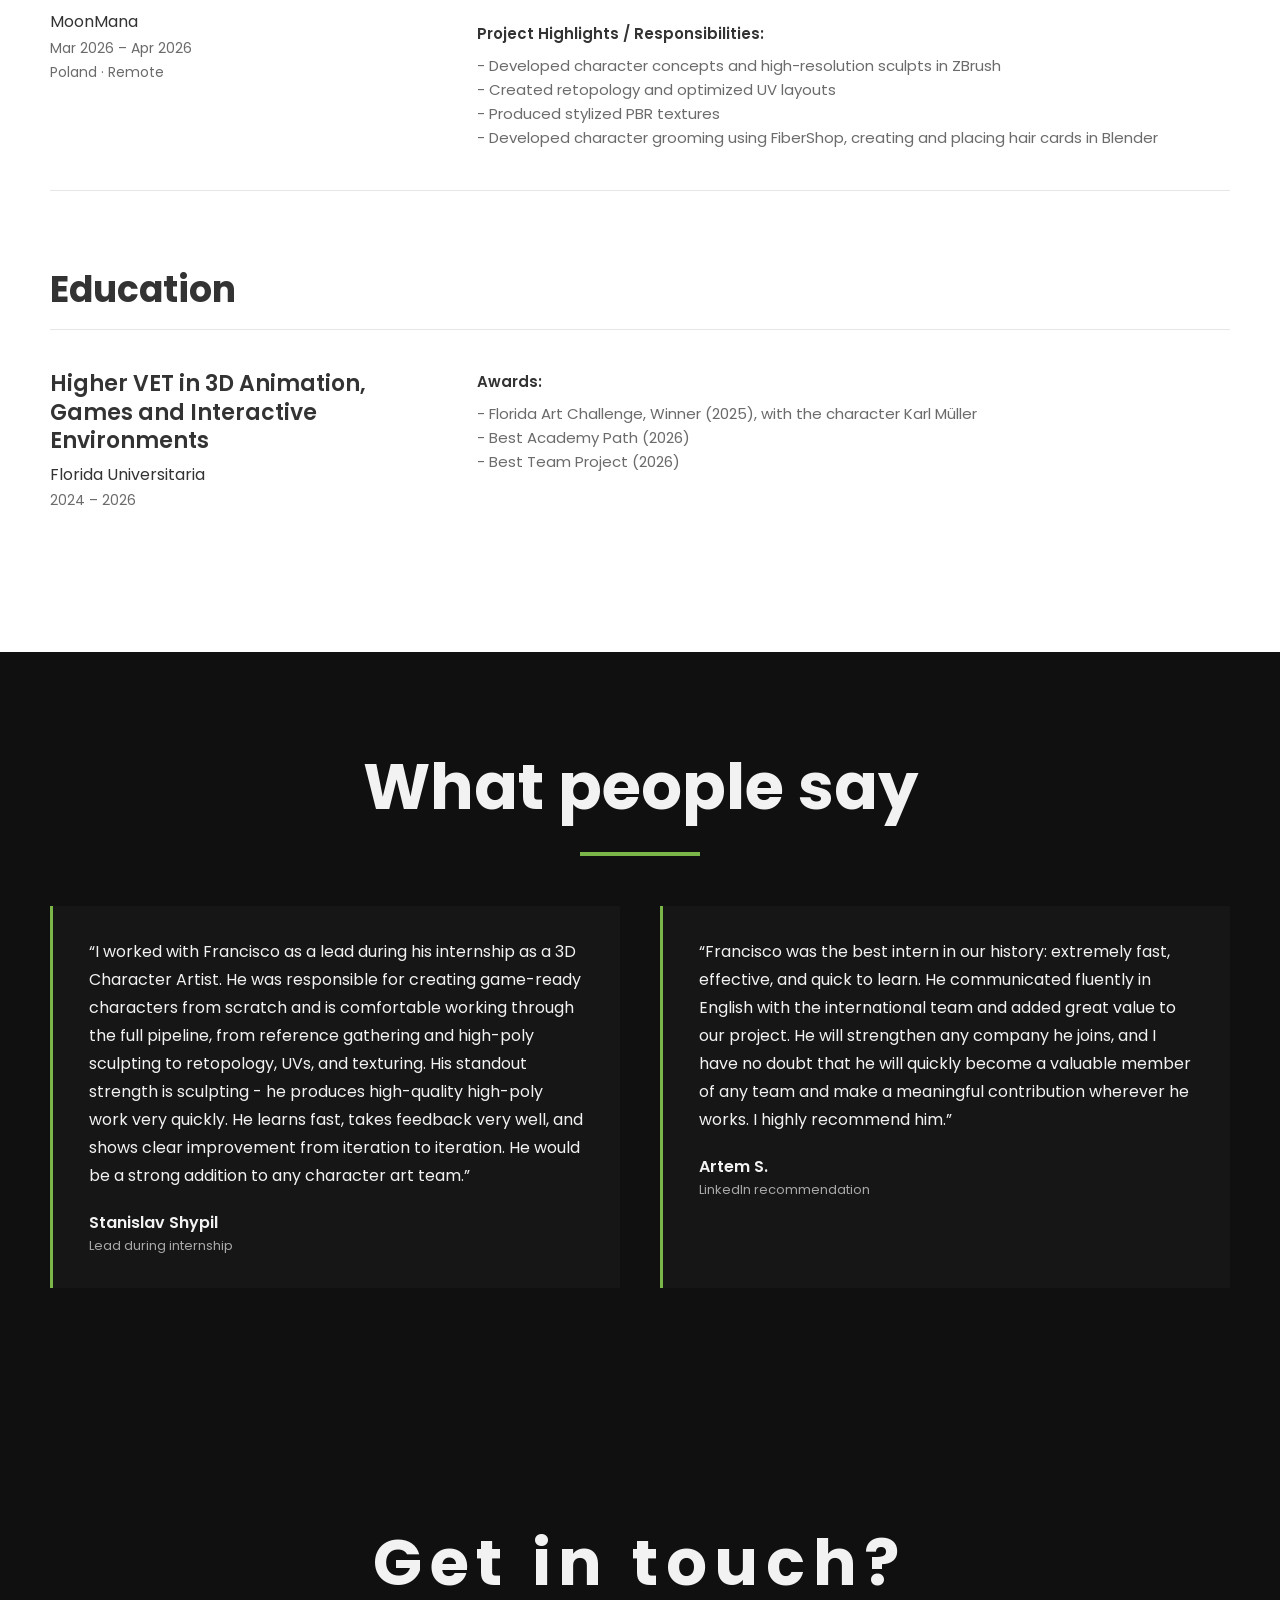
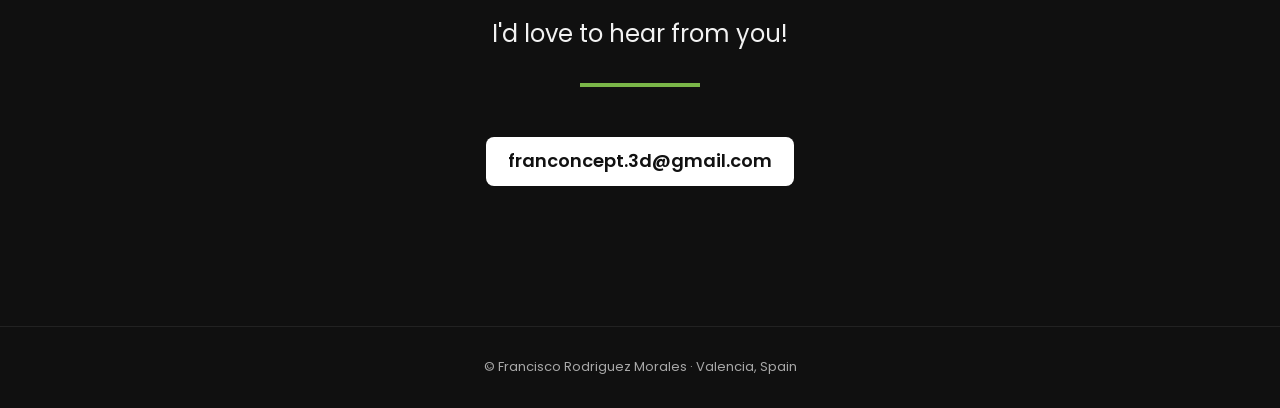
==== commit c793b4c5: "Add resume details and LinkedIn recommendations Update role to 3D Character Artist, add full experie" ====
--- a/index.html
+++ b/index.html
@@ -3,8 +3,8 @@
 <head>
   <meta charset="UTF-8">
   <meta name="viewport" content="width=device-width, initial-scale=1.0">
-  <title>Francisco Rodriguez Morales | Character Artist</title>
-  <meta name="description" content="Portfolio of Francisco Rodriguez Morales, Concept Artist and Character Artist based in Valencia, Spain.">
+  <title>Francisco Rodriguez Morales | 3D Character Artist</title>
+  <meta name="description" content="Portfolio of Francisco Rodriguez Morales, 3D Character Artist based in Valencia, Spain, specializing in realistic and stylized characters for games.">
   <link rel="preconnect" href="https://fonts.googleapis.com">
   <link rel="preconnect" href="https://fonts.gstatic.com" crossorigin>
   <link href="https://fonts.googleapis.com/css2?family=Poppins:wght@400;600;700&display=swap" rel="stylesheet">
@@ -15,7 +15,7 @@
   <header class="header">
     <a class="logo" href="#works">
       <span class="logo-name">Francisco Rodriguez</span>
-      <span class="logo-role">Concept Artist / Character Artist</span>
+      <span class="logo-role">3D Character Artist</span>
     </a>
     <nav class="nav">
       <a href="#works">Works</a>
@@ -50,33 +50,62 @@
         <h2 class="section-title">Skills</h2>
         <div class="divider"></div>
         <p class="intro">
-          I'm a Concept Artist and Character Artist based in Valencia, Spain. My work moves between 2D and 3D:
-          from concept sketches and color studies to sculpted, textured, game-ready characters and hero props.
-          I love anatomy, likeness and hair, and I'm always pushing to make every asset cleaner and more believable.
+          I'm a 3D Character Artist based in Valencia, Spain, specializing in realistic and stylized characters for games.
+          I take characters from concept to game-ready production: modeling, sculpting, retopology, texturing, grooming
+          and optimization, with hands-on experience in real-time pipelines and Unreal Engine.
         </p>
         <div class="skills-grid">
           <div>
             <h3>Professional skills</h3>
             <ul class="skill-list">
-              <li>Game-ready characters and props, from concept to final renders</li>
-              <li>Digital sculpting of anatomy, creatures and likeness in ZBrush</li>
-              <li>Realtime hair with hair cards: strand flow, layering and silhouette</li>
-              <li>PBR texturing in Substance 3D Painter, including painted and chipped metal</li>
-              <li>Clean low/mid-poly modelling, UV layouts and baking</li>
-              <li>Blendshapes for facial expressions</li>
-              <li>Concept art, character design and illustration</li>
-              <li>Strong grounding in color theory, values and greyscale studies</li>
-              <li>Studio experience in an outsourcing pipeline (Hunting Souls)</li>
+              <li>Production-ready real-time characters, realistic and stylized, from concept to final asset</li>
+              <li>High-resolution digital sculpting of anatomy, creatures and likeness in ZBrush</li>
+              <li>Retopology, character topology and optimized UV layouts</li>
+              <li>PBR texturing, from realistic skin and worn metal to stylized materials</li>
+              <li>Character grooming: hair cards, fur and feathers with FiberShop and Blender</li>
+              <li>Realistic clothing with Marvelous Designer</li>
+              <li>Realistic characters with Unreal Engine and MetaHuman</li>
+              <li>Game-ready props for production and external clients</li>
+              <li>Real-time optimization and preparing assets for production pipelines</li>
+              <li>Concept art for characters and environments</li>
+              <li>Studio experience with international teams, fluent communication in English</li>
             </ul>
           </div>
           <div>
             <h3>Software skills</h3>
-            <p class="software-group-title">Main tools:</p>
-            <ul class="software">
-              <li><img src="images/software/zBrush3.png" alt="">ZBrush</li>
-              <li><img src="images/software/blender_icon_1024x1024.png" alt="">Blender</li>
-              <li><img src="images/software/pt_appicon_noshadow_512.png" alt="">Substance 3D Painter</li>
-              <li><img src="images/software/Photoshop.png" alt="">Photoshop</li>
+            <p class="software-group-title">Character / Sculpting:</p>
+            <ul class="software">
+              <li>ZBrush</li>
+              <li>Blender</li>
+            </ul>
+            <p class="software-group-title">Texturing:</p>
+            <ul class="software">
+              <li>Substance 3D Painter</li>
+              <li>Substance 3D Designer</li>
+              <li>Substance 3D Sampler</li>
+              <li>Photoshop</li>
+            </ul>
+            <p class="software-group-title">Grooming / Hair:</p>
+            <ul class="software">
+              <li>FiberShop</li>
+              <li>Blender</li>
+            </ul>
+            <p class="software-group-title">Real-Time / Rendering:</p>
+            <ul class="software">
+              <li>Unreal Engine</li>
+              <li>Unity</li>
+              <li>Marmoset Toolbag</li>
+            </ul>
+            <p class="software-group-title">Clothing / Retopology:</p>
+            <ul class="software">
+              <li>Marvelous Designer</li>
+              <li>RizomUV</li>
+              <li>ZWrap</li>
+            </ul>
+            <h3 class="languages-title">Languages</h3>
+            <ul class="software">
+              <li>Spanish: Native</li>
+              <li>English: Advanced</li>
             </ul>
           </div>
         </div>
@@ -85,16 +114,24 @@
 
     <section class="section" id="projects">
       <div class="container">
-        <h2 class="section-title">Projects I've worked on</h2>
+        <h2 class="section-title">Projects &amp; Awards</h2>
         <div class="divider"></div>
         <div class="projects-grid">
           <div class="project-card">
             <div class="name">Istanbul Modular City Megapack</div>
-            <div class="meta">Leartes Studios · via Hunting Souls</div>
-          </div>
-          <div class="project-card">
-            <div class="name">Florida Universitaria Art Challenge</div>
-            <div class="meta">Winner · Karl Müller</div>
+            <div class="meta">Leartes Studios · Hunting Souls</div>
+          </div>
+          <div class="project-card">
+            <div class="name">Florida Art Challenge</div>
+            <div class="meta">Winner · 2025</div>
+          </div>
+          <div class="project-card">
+            <div class="name">Best Academy Path</div>
+            <div class="meta">Florida Universitaria · 2026</div>
+          </div>
+          <div class="project-card">
+            <div class="name">Best Team Project</div>
+            <div class="meta">Florida Universitaria · 2026</div>
           </div>
         </div>
       </div>
@@ -107,33 +144,100 @@
 
         <div class="job">
           <div>
-            <div class="job-role">3D Artist Intern</div>
+            <div class="job-role">3D Character Artist</div>
+            <div class="job-company">Freelance</div>
+            <div class="job-date">Jul 2026 – Present</div>
+            <div class="job-date">Valencia, Spain · Remote</div>
+          </div>
+          <div class="job-body">
+            Creating production-ready real-time characters, from modeling and sculpting through texturing and grooming.
+            <br><br>
+            <strong>Responsibilities:</strong>
+            <ul>
+              <li>Developing game-ready character assets, grooming and props for real-time applications</li>
+              <li>Preparing and optimizing assets for real-time implementation and production pipelines</li>
+            </ul>
+          </div>
+        </div>
+
+        <div class="job">
+          <div>
+            <div class="job-role">3D Character Artist Intern</div>
             <div class="job-company">Hunting Souls</div>
-            <div class="job-date">3D art outsourcing &amp; co-development studio</div>
-          </div>
-          <div class="job-body">
-            Worked as part of the Hunting Souls team on outsourced environment content for Leartes Studios.
+            <div class="job-date">Apr 2026 – Jul 2026</div>
+            <div class="job-date">Valencia, Spain</div>
+          </div>
+          <div class="job-body">
+            Internship at a 3D art outsourcing and co-development studio.
             <br><br>
-            <strong>Contributions:</strong>
-            <ul>
-              <li>Istanbul Modular City Megapack (Leartes Studios)</li>
-              <li>Modelled and textured the corn asset and its variants</li>
-              <li>Created the graffiti set for the pack</li>
-            </ul>
-          </div>
-        </div>
-
-        <div class="job">
-          <div>
-            <div class="job-role">Winner</div>
-            <div class="job-company">Florida Universitaria Art Challenge</div>
-            <div class="job-date">One-week challenge</div>
-          </div>
-          <div class="job-body">
-            The brief was to create a prop, character, environment or concept based on the Industrial Revolution in one week.
-            I designed and sculpted <strong>Karl Müller</strong>, a character inspired by Arthur Shelby from Peaky Blinders
-            and steam/diesel punk games, from concept to final renders.
-          </div>
+            <strong>Project Highlights / Responsibilities:</strong>
+            <ul>
+              <li>Developed production-ready realistic characters using Unreal Engine, MetaHuman, Marvelous Designer, ZBrush, Substance 3D Painter and Blender</li>
+              <li>Created game-ready animals with fur and feathers, from ZBrush sculpting to final grooming using FiberShop, Substance 3D Sampler and Blender</li>
+              <li>Produced concept art for characters and environments using Photoshop and Blender</li>
+              <li>Created realistic game-ready props for the main project and external companies</li>
+            </ul>
+            <br>
+            <strong>Released work:</strong>
+            <ul>
+              <li>Istanbul Modular City Megapack (Leartes Studios): corn variants and graffiti</li>
+            </ul>
+          </div>
+        </div>
+
+        <div class="job">
+          <div>
+            <div class="job-role">3D Character Artist Intern</div>
+            <div class="job-company">MoonMana</div>
+            <div class="job-date">Mar 2026 – Apr 2026</div>
+            <div class="job-date">Poland · Remote</div>
+          </div>
+          <div class="job-body">
+            Created stylized 3D characters from initial concept through game-ready production.
+            <br><br>
+            <strong>Project Highlights / Responsibilities:</strong>
+            <ul>
+              <li>Developed character concepts and high-resolution sculpts in ZBrush</li>
+              <li>Created retopology and optimized UV layouts</li>
+              <li>Produced stylized PBR textures</li>
+              <li>Developed character grooming using FiberShop, creating and placing hair cards in Blender</li>
+            </ul>
+          </div>
+        </div>
+
+        <h3 class="subhead">Education</h3>
+
+        <div class="job">
+          <div>
+            <div class="job-role">Higher VET in 3D Animation, Games and Interactive Environments</div>
+            <div class="job-company">Florida Universitaria</div>
+            <div class="job-date">2024 – 2026</div>
+          </div>
+          <div class="job-body">
+            <strong>Awards:</strong>
+            <ul>
+              <li>Florida Art Challenge, Winner (2025), with the character Karl Müller</li>
+              <li>Best Academy Path (2026)</li>
+              <li>Best Team Project (2026)</li>
+            </ul>
+          </div>
+        </div>
+      </div>
+    </section>
+
+    <section class="section" id="testimonials">
+      <div class="container">
+        <h2 class="section-title">What people say</h2>
+        <div class="divider"></div>
+        <div class="quotes">
+          <figure class="quote">
+            <blockquote>“I worked with Francisco as a lead during his internship as a 3D Character Artist. He was responsible for creating game-ready characters from scratch and is comfortable working through the full pipeline, from reference gathering and high-poly sculpting to retopology, UVs, and texturing. His standout strength is sculpting - he produces high-quality high-poly work very quickly. He learns fast, takes feedback very well, and shows clear improvement from iteration to iteration. He would be a strong addition to any character art team.”</blockquote>
+            <figcaption>Stanislav Shypil<span>Lead during internship</span></figcaption>
+          </figure>
+          <figure class="quote">
+            <blockquote>“Francisco was the best intern in our history: extremely fast, effective, and quick to learn. He communicated fluently in English with the international team and added great value to our project. He will strengthen any company he joins, and I have no doubt that he will quickly become a valuable member of any team and make a meaningful contribution wherever he works. I highly recommend him.”</blockquote>
+            <figcaption>Artem S.<span>LinkedIn recommendation</span></figcaption>
+          </figure>
         </div>
       </div>
     </section>
--- a/styles.css
+++ b/styles.css
@@ -167,17 +167,11 @@
 .skill-list { list-style: none; color: var(--ink-dim); font-size: 15px; }
 .skill-list li { padding: 7px 0; }
 
-.software-group-title { font-weight: 600; color: var(--ink); font-size: 15px; margin: 4px 0 8px; }
+.software-group-title { font-weight: 600; color: var(--ink); font-size: 15px; margin: 18px 0 4px; }
+.software-group-title:first-of-type { margin-top: 4px; }
 .software { list-style: none; }
-.software li {
-  display: flex;
-  align-items: center;
-  gap: 12px;
-  padding: 7px 0 7px 20px;
-  color: var(--ink-dim);
-  font-size: 15px;
-}
-.software img { width: 22px; height: 22px; border-radius: 4px; }
+.software li { padding: 4px 0 4px 20px; color: var(--ink-dim); font-size: 15px; }
+.skills-grid h3.languages-title { margin: 40px 0 10px; }
 
 /* Projects */
 
@@ -207,7 +201,29 @@
 .job-body { color: var(--ink-dim); font-size: 15px; }
 .job-body strong { color: var(--ink); font-weight: 600; }
 .job-body ul { list-style: none; margin-top: 8px; }
+.job-body li { padding-left: 12px; text-indent: -12px; }
 .job-body li::before { content: '- '; }
+
+.subhead {
+  font-size: 36px;
+  font-weight: 700;
+  color: var(--ink);
+  margin-top: 70px;
+  padding-bottom: 10px;
+  border-bottom: 1px solid #e6e6e6;
+}
+
+/* Testimonials */
+
+.quotes { display: grid; grid-template-columns: repeat(2, 1fr); gap: 40px; }
+.quote {
+  background: var(--bg-alt);
+  border-left: 3px solid var(--accent);
+  padding: 32px 36px;
+}
+.quote blockquote { font-size: 16px; color: var(--text); line-height: 1.75; }
+.quote figcaption { margin-top: 20px; font-weight: 600; }
+.quote figcaption span { display: block; font-weight: 400; font-size: 13px; color: var(--text-dim); }
 
 /* Contact */
 
@@ -309,7 +325,9 @@
 
   .section { padding: 70px 24px; }
   .section-title, .contact h2 { font-size: 44px; }
-  .skills-grid, .job { grid-template-columns: 1fr; gap: 24px; }
+  .skills-grid, .job, .quotes { grid-template-columns: 1fr; gap: 24px; }
+  .subhead { font-size: 28px; }
+  .quote { padding: 24px; }
   .contact { padding: 100px 24px; }
   .work-hero { padding: 60px 24px 10px; }
   .work-hero h1 { font-size: 38px; }
